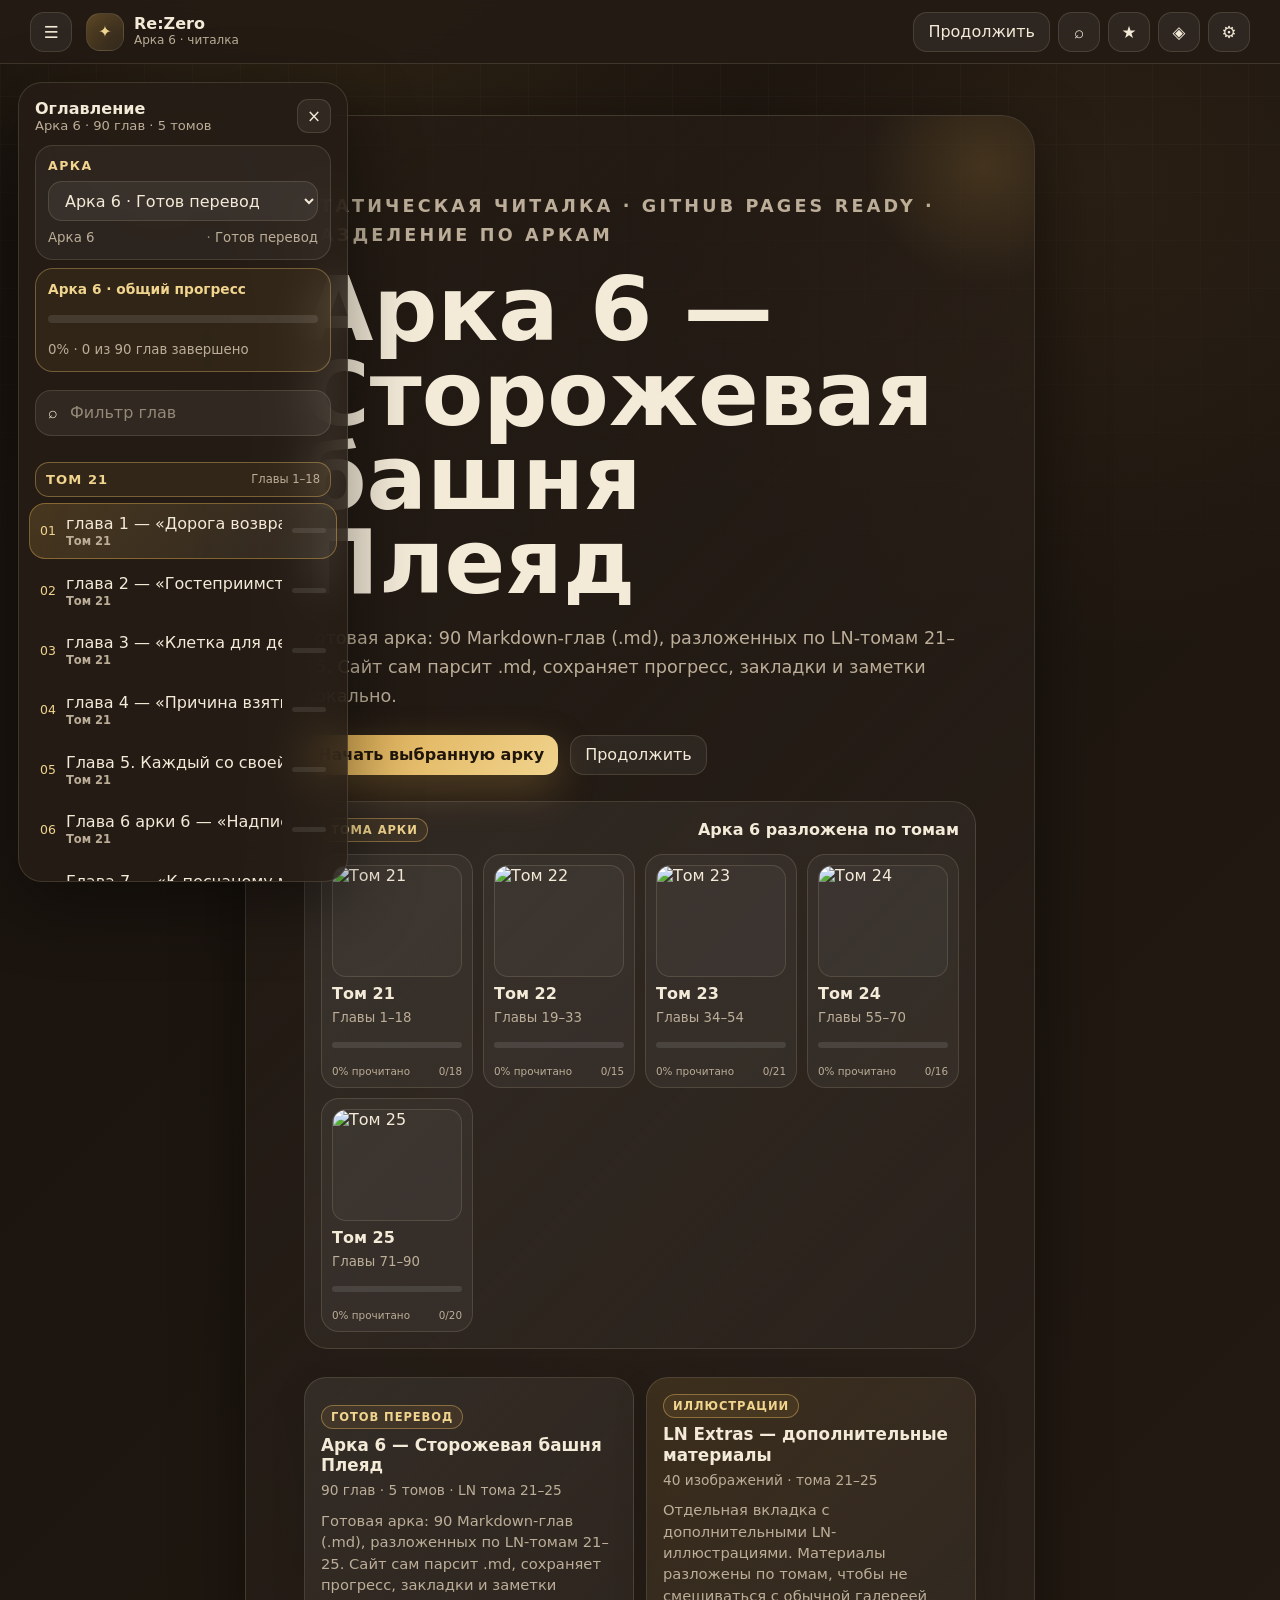
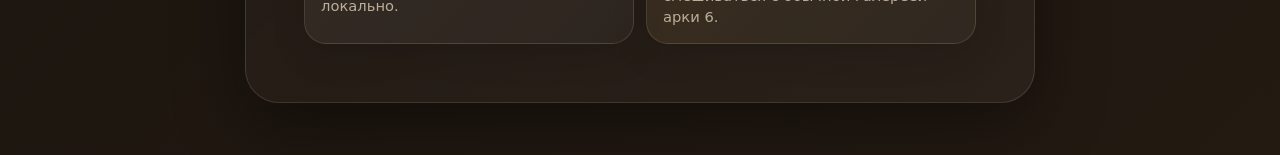
==== index.html @ b88a2e0c "арка 6, первая версия сайта" ====
<!doctype html>
<html lang="ru">
<head>
  <meta charset="utf-8">
  <meta name="viewport" content="width=device-width, initial-scale=1, viewport-fit=cover">
  <meta name="theme-color" content="#17120d">
  <meta name="description" content="Удобная статическая читалка Re:Zero с разделением по аркам. Работает на GitHub Pages без сборки и сервера.">
  <title>Re:Zero | Читалка по аркам</title>
  <link rel="manifest" href="manifest.webmanifest">
  <link rel="stylesheet" href="assets/styles.css">
</head>
<body>
  <div class="top-progress" id="topProgress" aria-hidden="true"></div>
  <header class="appbar">
    <button class="icon-btn" id="toggleSidebar" aria-label="Оглавление" title="Оглавление (T)">☰</button>
    <a class="brand" href="#" aria-label="К первой главе">
      <span class="brand-mark">✦</span>
      <span><strong>Re:Zero</strong><small id="brandArcLabel">Библиотека арок</small></span>
    </a>
    <div class="app-actions">
      <button class="ghost-btn" id="resumeBtn" title="Вернуться туда, где остановился">Продолжить</button>
      <button class="icon-btn" id="openSearch" aria-label="Поиск" title="Поиск (/)">⌕</button>
      <button class="icon-btn" id="openBookmarks" aria-label="Закладки" title="Закладки (B)">★</button>
      <button class="icon-btn" id="openGallery" aria-label="Иллюстрации" title="Иллюстрации">◈</button>
      <button class="icon-btn" id="openSettings" aria-label="Настройки" title="Настройки (S)">⚙</button>
    </div>
  </header>

  <aside class="sidebar" id="sidebar" aria-label="Оглавление">
    <div class="side-head">
      <div>
        <strong>Оглавление</strong>
        <small id="chapterCount">Загрузка…</small>
      </div>
      <button class="icon-btn small" id="closeSidebar" aria-label="Закрыть">×</button>
    </div>
    <div class="arc-switcher">
      <label for="arcSelect">Арка</label>
      <select id="arcSelect"></select>
      <small><span id="activeArcTitle">Арка</span><span id="activeArcStatus"></span></small>
    </div>
    <div class="side-progress" id="sideProgress" hidden>
      <strong id="sideProgressTitle">Прогресс</strong>
      <div class="meter"><span id="sideProgressMeter"></span></div>
      <small id="sideProgressMeta">0%</small>
    </div>
    <label class="searchbox compact"><span>⌕</span><input id="tocFilter" placeholder="Фильтр глав"></label>
    <nav class="toc" id="toc"></nav>
  </aside>

  <main class="shell" id="shell">
    <section class="hero" id="homeHero">
      <div class="hero-card">
        <p class="eyebrow">Статическая читалка · GitHub Pages ready · разделение по аркам</p>
        <h1 id="homeArcTitle">Re:Zero — библиотека арок</h1>
        <p id="homeArcDescription">Удобное чтение глав, локальный прогресс, поиск по тексту, закладки, заметки, настройки шрифта, темы, галерея иллюстраций и офлайн-кэш.</p>
        <div class="hero-actions">
          <button class="primary-btn" id="startBtn">Начать выбранную арку</button>
          <button class="ghost-btn" id="heroResumeBtn">Продолжить</button>
        </div>
        <div class="resume-card" id="resumeCard" hidden>
          <div class="resume-card-main">
            <span class="arc-kicker">Сохранённый прогресс</span>
            <strong id="resumeTitle">Пока нет сохранённого места</strong>
            <small id="resumeMeta">Начните читать — сайт запомнит главу и позицию.</small>
            <div class="meter"><span id="resumeMeter"></span></div>
          </div>
          <button class="primary-btn small-primary" id="resumeCardBtn">Продолжить отсюда</button>
        </div>
        <div class="volume-overview" id="volumeOverview" hidden></div>
        <div class="arc-grid" id="arcGrid" aria-label="Список арок"></div>
      </div>
    </section>

    <article class="reader" id="reader" hidden>
      <header class="reader-head">
        <div class="crumbs"><span id="chapterMeta">Глава</span><span id="readStats"></span></div>
        <h1 id="chapterTitle"></h1>
        <div class="chapter-tools">
          <button class="pill" id="prevChapter">← Предыдущая</button>
          <button class="pill" id="addBookmark">★ Закладка</button>
          <button class="pill" id="toggleNotes">✎ Заметка</button>
          <button class="pill" id="nextChapter">Следующая →</button>
        </div>
      </header>
      <div class="reader-grid">
        <div class="chapter-content" id="chapterContent"></div>
        <aside class="chapter-panel" id="chapterPanel">
          <div class="mini-card">
            <strong>Прогресс главы</strong>
            <div class="meter"><span id="chapterMeter"></span></div>
            <small id="chapterPercent">0%</small>
            <small class="save-status" id="saveStatus">Автосохранение включено</small>
          </div>
          <div class="mini-card note-card">
            <label for="chapterNote"><strong>Личная заметка</strong></label>
            <textarea id="chapterNote" placeholder="Например: важная сцена, мысль, цитата…"></textarea>
          </div>
          <div class="mini-card shortcuts">
            <strong>Горячие клавиши</strong>
            <small>←/→ главы · / поиск · T меню · S настройки · B закладки · Esc закрыть</small>
          </div>
        </aside>
      </div>
    </article>

    <section class="extras-view" id="extrasView" hidden>
      <div class="extras-head">
        <p class="eyebrow">Отдельный раздел · дополнительные материалы</p>
        <h1 id="extrasTitle">LN Extras</h1>
        <p id="extrasDescription">Дополнительные материалы, разложенные по томам.</p>
        <div class="extras-stats" id="extrasStats"></div>
      </div>
      <div class="extras-volume-grid" id="extrasVolumeCards" aria-label="Тома с экстрами"></div>
      <div class="extras-browser" id="extrasBrowserAnchor">
        <div class="drawer-head inline-head"><h2 id="extrasGalleryTitle">Все экстры</h2><button class="ghost-btn" id="openExtrasGallery">Открыть как галерею</button></div>
        <div class="tabs" id="extrasTabs"></div>
        <div class="gallery extras-gallery" id="extrasGrid"></div>
      </div>
    </section>
  </main>

  <section class="drawer" id="searchDrawer" aria-modal="true" role="dialog" aria-labelledby="searchTitle" hidden>
    <div class="drawer-panel wide">
      <div class="drawer-head"><h2 id="searchTitle">Поиск по главам</h2><button class="icon-btn" data-close>×</button></div>
      <label class="searchbox"><span>⌕</span><input id="globalSearch" placeholder="Введите фразу, имя, место…" autocomplete="off"></label>
      <div class="search-results" id="searchResults"></div>
    </div>
  </section>

  <section class="drawer" id="settingsDrawer" aria-modal="true" role="dialog" aria-labelledby="settingsTitle" hidden>
    <div class="drawer-panel">
      <div class="drawer-head"><h2 id="settingsTitle">Настройки чтения</h2><button class="icon-btn" data-close>×</button></div>
      <div class="settings-grid">
        <label>Тема<select id="themeSelect"><option value="dark">Тёмная башня</option><option value="sepia">Сепия</option><option value="light">Светлая</option><option value="amoled">AMOLED</option></select></label>
        <label>Шрифт<select id="fontSelect"><option value="system">Системный</option><option value="serif">Книжный serif</option><option value="sans">Чистый sans</option><option value="mono">Моно</option></select></label>
        <label>Размер текста <output id="fontSizeOut"></output><input id="fontSize" type="range" min="16" max="26" step="1"></label>
        <label>Интерлиньяж <output id="lineHeightOut"></output><input id="lineHeight" type="range" min="1.45" max="2.05" step="0.05"></label>
        <label>Ширина строки <output id="widthOut"></output><input id="contentWidth" type="range" min="620" max="980" step="20"></label>
        <label>Отступы между абзацами <output id="paraOut"></output><input id="paragraphGap" type="range" min="0.55" max="1.35" step="0.05"></label>
      </div>
      <div class="drawer-actions"><button class="ghost-btn" id="resetSettings">Сбросить</button></div>
    </div>
  </section>

  <section class="drawer" id="bookmarksDrawer" aria-modal="true" role="dialog" aria-labelledby="bookmarksTitle" hidden>
    <div class="drawer-panel">
      <div class="drawer-head"><h2 id="bookmarksTitle">Закладки</h2><button class="icon-btn" data-close>×</button></div>
      <div id="bookmarksList" class="bookmarks-list"></div>
      <div class="drawer-actions"><button class="ghost-btn danger" id="clearBookmarks">Очистить закладки</button></div>
    </div>
  </section>

  <section class="drawer" id="galleryDrawer" aria-modal="true" role="dialog" aria-labelledby="galleryTitle" hidden>
    <div class="drawer-panel wide gallery-drawer">
      <div class="drawer-head"><h2 id="galleryTitle">Иллюстрации</h2><button class="icon-btn" data-close>×</button></div>
      <div class="tabs" id="galleryTabs"></div>
      <div class="gallery" id="galleryGrid"></div>
    </div>
  </section>


  <button class="scroll-top-btn" id="scrollTopBtn" aria-label="Вернуться наверх" title="Наверх">↑</button>

  <nav class="mobile-nav" id="mobileNav" aria-label="Быстрая навигация">
    <button type="button" id="mobileToc" aria-label="Открыть оглавление"><span>☰</span><small>Главы</small></button>
    <button type="button" id="mobilePrev" aria-label="Предыдущая глава"><span>←</span><small>Назад</small></button>
    <button type="button" id="mobileTop" aria-label="Вернуться наверх"><span>↑</span><small>Вверх</small></button>
    <button type="button" id="mobileNext" aria-label="Следующая глава"><span>→</span><small>Далее</small></button>
    <button type="button" id="mobileSettings" aria-label="Настройки чтения"><span>⚙</span><small>Текст</small></button>
  </nav>

  <div class="toast" id="toast" aria-live="polite"></div>
  <div class="lightbox" id="lightbox" hidden><button class="icon-btn" aria-label="Закрыть">×</button><img alt=""></div>
  <script src="assets/app.js" defer></script>
</body>
</html>
---- assets/styles.css ----
:root{
  --bg:#17120d;--bg2:#231a12;--panel:rgba(39,30,22,.82);--panel-solid:#241b14;--text:#f4ead8;--muted:#bcae98;--border:rgba(255,235,202,.13);--accent:#d9a74b;--accent2:#f1d48e;--danger:#ff7b7b;--shadow:0 22px 70px rgba(0,0,0,.42);--reader-width:780px;--font-size:19px;--line-height:1.75;--paragraph-gap:.9em;--reader-font:ui-serif,Georgia,"Times New Roman",serif;color-scheme:dark;
}
[data-theme="sepia"]{--bg:#efe4cd;--bg2:#e4d2af;--panel:rgba(255,250,235,.84);--panel-solid:#fff6df;--text:#352718;--muted:#786449;--border:rgba(77,50,23,.18);--accent:#9c6525;--accent2:#6f4619;color-scheme:light;}
[data-theme="light"]{--bg:#f6f7fb;--bg2:#e9edf6;--panel:rgba(255,255,255,.86);--panel-solid:#fff;--text:#172032;--muted:#667085;--border:rgba(18,27,45,.13);--accent:#6b4fd6;--accent2:#a083ff;color-scheme:light;}
[data-theme="amoled"]{--bg:#000;--bg2:#030303;--panel:rgba(12,12,12,.92);--panel-solid:#080808;--text:#f2f2f2;--muted:#a5a5a5;--border:rgba(255,255,255,.12);--accent:#d6b15c;--accent2:#ffe2a2;color-scheme:dark;}
*{box-sizing:border-box}html{scroll-behavior:smooth}body{margin:0;min-height:100vh;background:radial-gradient(circle at 25% -10%,rgba(217,167,75,.17),transparent 32rem),radial-gradient(circle at 85% 10%,rgba(150,108,55,.11),transparent 30rem),linear-gradient(135deg,var(--bg),var(--bg2));color:var(--text);font-family:Inter,ui-sans-serif,system-ui,-apple-system,BlinkMacSystemFont,"Segoe UI",sans-serif}body::before{content:"";position:fixed;inset:0;pointer-events:none;background-image:linear-gradient(rgba(255,255,255,.025) 1px,transparent 1px),linear-gradient(90deg,rgba(255,255,255,.025) 1px,transparent 1px);background-size:48px 48px;mask-image:linear-gradient(to bottom,black,transparent 80%)}button,input,select,textarea{font:inherit}.top-progress{position:fixed;z-index:100;left:0;top:0;height:3px;width:0;background:linear-gradient(90deg,var(--accent),var(--accent2));box-shadow:0 0 18px var(--accent)}.appbar{position:sticky;top:0;z-index:50;display:flex;align-items:center;gap:14px;min-height:64px;padding:10px clamp(12px,3vw,30px);border-bottom:1px solid var(--border);background:color-mix(in srgb,var(--panel-solid) 86%,transparent);backdrop-filter:blur(18px)}.brand{display:flex;align-items:center;gap:10px;color:var(--text);text-decoration:none;min-width:0}.brand-mark{display:grid;place-items:center;width:38px;height:38px;border:1px solid var(--border);border-radius:14px;background:linear-gradient(135deg,rgba(217,167,75,.28),rgba(255,255,255,.04));color:var(--accent2);box-shadow:inset 0 0 24px rgba(217,167,75,.08)}.brand strong{display:block;line-height:1.05}.brand small{display:block;color:var(--muted);font-size:.75rem}.app-actions{margin-left:auto;display:flex;align-items:center;gap:8px}.icon-btn,.ghost-btn,.primary-btn,.pill{border:1px solid var(--border);color:var(--text);background:rgba(255,255,255,.055);border-radius:14px;min-height:40px;padding:0 14px;cursor:pointer;transition:transform .16s ease,background .16s ease,border-color .16s ease}.icon-btn{width:42px;padding:0;display:grid;place-items:center;font-size:1.05rem}.icon-btn.small{width:34px;min-height:34px;border-radius:11px}.ghost-btn:hover,.icon-btn:hover,.pill:hover{transform:translateY(-1px);background:rgba(255,255,255,.105);border-color:color-mix(in srgb,var(--accent) 45%,var(--border))}.primary-btn{border:0;background:linear-gradient(135deg,var(--accent),var(--accent2));color:#21160b;font-weight:800;box-shadow:0 14px 42px rgba(217,167,75,.28)}.primary-btn:hover{transform:translateY(-1px)}.sidebar{position:fixed;z-index:70;left:18px;top:82px;bottom:18px;width:330px;border:1px solid var(--border);border-radius:24px;background:var(--panel);backdrop-filter:blur(20px);box-shadow:var(--shadow);display:flex;flex-direction:column;overflow:hidden;transform:translateX(0);transition:transform .22s ease,opacity .22s ease}.sidebar.closed{transform:translateX(-114%);opacity:0;pointer-events:none}.side-head{display:flex;align-items:center;justify-content:space-between;gap:10px;padding:16px 16px 10px}.side-head small{display:block;color:var(--muted);font-size:.82rem}.searchbox{display:flex;align-items:center;gap:10px;border:1px solid var(--border);background:rgba(255,255,255,.06);border-radius:16px;padding:0 12px}.searchbox.compact{margin:8px 16px 12px}.searchbox input{width:100%;min-height:44px;border:0;outline:0;background:transparent;color:var(--text)}.searchbox input::placeholder,textarea::placeholder{color:color-mix(in srgb,var(--muted) 72%,transparent)}.toc{overflow:auto;padding:0 10px 16px}.toc a{display:grid;grid-template-columns:auto 1fr auto;align-items:center;gap:10px;text-decoration:none;color:var(--text);border-radius:16px;padding:10px 10px;margin:4px 0;border:1px solid transparent}.toc a:hover{background:rgba(255,255,255,.06)}.toc a.active{background:linear-gradient(135deg,rgba(217,167,75,.2),rgba(255,255,255,.055));border-color:color-mix(in srgb,var(--accent) 45%,transparent)}.toc .num{font-size:.78rem;color:var(--accent2);font-variant-numeric:tabular-nums}.toc .title{white-space:nowrap;overflow:hidden;text-overflow:ellipsis}.toc .mini-progress{width:34px;height:5px;border-radius:8px;background:rgba(255,255,255,.09);overflow:hidden}.toc .mini-progress span{display:block;height:100%;width:0;background:var(--accent)}.shell{max-width:1280px;margin:0 auto;padding:clamp(22px,4vw,54px) clamp(16px,4vw,34px)}.hero{min-height:calc(100vh - 136px);display:grid;place-items:center}.hero-card{max-width:790px;padding:clamp(28px,5vw,58px);border:1px solid var(--border);border-radius:34px;background:linear-gradient(135deg,color-mix(in srgb,var(--panel-solid) 78%,transparent),rgba(255,255,255,.04));box-shadow:var(--shadow);position:relative;overflow:hidden}.hero-card::after{content:"";position:absolute;right:-80px;top:-80px;width:260px;height:260px;border-radius:50%;background:radial-gradient(circle,var(--accent),transparent 64%);opacity:.16}.eyebrow{text-transform:uppercase;letter-spacing:.18em;color:var(--accent2);font-size:.78rem;font-weight:800}.hero h1{font-size:clamp(2.4rem,7vw,5.6rem);line-height:.94;margin:.12em 0 .22em}.hero p{color:var(--muted);font-size:1.1rem;line-height:1.65}.hero-actions{display:flex;gap:12px;flex-wrap:wrap;margin-top:24px}.reader{animation:fade .22s ease}.reader-head{max-width:var(--reader-width);margin:0 auto 24px;padding-top:6px}.crumbs{display:flex;gap:12px;flex-wrap:wrap;color:var(--muted);font-size:.9rem}.reader-head h1{font-family:var(--reader-font);font-size:clamp(2rem,5vw,3.7rem);line-height:1.08;margin:.26em 0 .4em}.chapter-tools{display:flex;gap:10px;flex-wrap:wrap}.pill{min-height:38px;border-radius:999px;font-size:.93rem}.reader-grid{display:grid;grid-template-columns:minmax(0,1fr) 270px;gap:30px;align-items:start;max-width:calc(var(--reader-width) + 300px);margin:0 auto}.chapter-content{max-width:var(--reader-width);font-family:var(--reader-font);font-size:var(--font-size);line-height:var(--line-height);letter-spacing:.002em}.chapter-content p{margin:0 0 var(--paragraph-gap)}.chapter-content h2,.chapter-content h3,.chapter-content h4{line-height:1.2;margin:2.1em 0 .8em;color:var(--accent2)}.chapter-content blockquote{margin:1.4em 0;padding:1em 1.1em;border-left:3px solid var(--accent);background:rgba(255,255,255,.05);border-radius:0 16px 16px 0}.ornament{text-align:center;color:var(--accent2);letter-spacing:.5em;margin:2.1em 0}.chapter-figure{margin:2.2em 0;text-align:center}.chapter-figure img{max-width:100%;height:auto;border-radius:22px;border:1px solid var(--border);box-shadow:0 18px 55px rgba(0,0,0,.35);cursor:zoom-in;background:rgba(255,255,255,.03)}.chapter-figure figcaption{margin-top:.7em;color:var(--muted);font-size:.86rem;font-family:Inter,ui-sans-serif,system-ui}.chapter-panel{position:sticky;top:88px;display:grid;gap:14px}.mini-card{border:1px solid var(--border);border-radius:22px;background:var(--panel);backdrop-filter:blur(16px);padding:16px;box-shadow:0 14px 50px rgba(0,0,0,.18)}.mini-card small{display:block;color:var(--muted);line-height:1.45}.meter{height:8px;border-radius:99px;background:rgba(255,255,255,.1);overflow:hidden;margin:10px 0}.meter span{display:block;height:100%;width:0;background:linear-gradient(90deg,var(--accent),var(--accent2))}.note-card textarea{margin-top:10px;width:100%;min-height:160px;resize:vertical;border:1px solid var(--border);border-radius:16px;background:rgba(255,255,255,.055);color:var(--text);padding:12px;outline:0}.drawer{position:fixed;z-index:90;inset:0;display:grid;place-items:center;padding:18px;background:rgba(0,0,0,.55);backdrop-filter:blur(8px)}.drawer[hidden]{display:none}.drawer-panel{width:min(660px,100%);max-height:min(760px,92vh);overflow:auto;border:1px solid var(--border);border-radius:28px;background:var(--panel-solid);box-shadow:var(--shadow);padding:18px}.drawer-panel.wide{width:min(980px,100%)}.drawer-head{display:flex;align-items:center;justify-content:space-between;gap:12px;margin-bottom:14px}.drawer-head h2{margin:0;font-size:1.35rem}.settings-grid{display:grid;gap:14px}.settings-grid label{display:grid;gap:8px;color:var(--muted)}select,input[type=range]{accent-color:var(--accent)}select{min-height:42px;color:var(--text);background:rgba(255,255,255,.06);border:1px solid var(--border);border-radius:14px;padding:0 12px}.drawer-actions{display:flex;justify-content:flex-end;margin-top:16px}.danger{color:var(--danger)}.search-results,.bookmarks-list{display:grid;gap:10px;margin-top:14px}.result-card,.bookmark-card{border:1px solid var(--border);border-radius:18px;background:rgba(255,255,255,.045);padding:12px;cursor:pointer}.result-card:hover,.bookmark-card:hover{background:rgba(255,255,255,.08)}.result-card strong,.bookmark-card strong{display:block}.result-card p,.bookmark-card p{margin:.45em 0 0;color:var(--muted);line-height:1.5}.mark{background:color-mix(in srgb,var(--accent) 38%,transparent);color:var(--text);border-radius:5px;padding:0 .14em}.tabs{display:flex;gap:8px;flex-wrap:wrap;margin-bottom:14px}.tab{border:1px solid var(--border);background:rgba(255,255,255,.055);color:var(--text);border-radius:999px;padding:8px 12px;cursor:pointer}.tab.active{background:linear-gradient(135deg,rgba(217,167,75,.25),rgba(255,255,255,.07));border-color:var(--accent)}.gallery{display:grid;grid-template-columns:repeat(auto-fill,minmax(160px,1fr));gap:12px}.gallery-card{border:1px solid var(--border);border-radius:18px;background:rgba(255,255,255,.04);overflow:hidden;cursor:pointer}.gallery-card img{width:100%;aspect-ratio:3/4;object-fit:cover;display:block}.gallery-card small{display:block;padding:9px;color:var(--muted)}.toast{position:fixed;z-index:110;left:50%;bottom:24px;transform:translate(-50%,18px);opacity:0;pointer-events:none;background:var(--panel-solid);border:1px solid var(--border);border-radius:999px;padding:10px 16px;box-shadow:var(--shadow);transition:.2s ease}.toast.show{opacity:1;transform:translate(-50%,0)}.lightbox{position:fixed;z-index:120;inset:0;background:rgba(0,0,0,.88);display:grid;place-items:center;padding:22px}.lightbox[hidden]{display:none}.lightbox img{max-width:96vw;max-height:92vh;border-radius:18px;box-shadow:var(--shadow)}.lightbox .icon-btn{position:fixed;right:22px;top:22px;background:rgba(0,0,0,.46)}@keyframes fade{from{opacity:0;transform:translateY(8px)}to{opacity:1;transform:none}}@media (max-width:1060px){.reader-grid{grid-template-columns:1fr}.chapter-panel{position:static;max-width:var(--reader-width);width:100%;margin:0 auto}.shortcuts{display:none}}@media (max-width:760px){.appbar{gap:8px}.brand small,.ghost-btn#resumeBtn{display:none}.app-actions{gap:5px}.icon-btn{width:39px}.sidebar{left:10px;right:10px;width:auto;top:74px}.shell{padding:22px 14px}.reader-head,.chapter-content{max-width:100%}.reader-head h1{font-size:2rem}.chapter-tools{position:sticky;top:64px;z-index:20;background:color-mix(in srgb,var(--panel-solid) 82%,transparent);backdrop-filter:blur(12px);border:1px solid var(--border);border-radius:18px;padding:8px}.pill{font-size:.84rem;padding:0 10px}.chapter-content{font-size:calc(var(--font-size) - 1px)}.hero-card{border-radius:26px}.ornament{letter-spacing:.22em}.gallery{grid-template-columns:repeat(auto-fill,minmax(130px,1fr))}}
.arc-switcher{margin:2px 16px 8px;padding:12px;border:1px solid var(--border);border-radius:18px;background:rgba(255,255,255,.045);display:grid;gap:8px}.arc-switcher label{font-size:.78rem;text-transform:uppercase;letter-spacing:.12em;color:var(--accent2);font-weight:800}.arc-switcher select{width:100%;min-height:40px}.arc-switcher small{display:flex;justify-content:space-between;gap:8px;color:var(--muted);line-height:1.35}.arc-switcher small span:last-child:not(:empty)::before{content:'· ';opacity:.75}.arc-grid{display:grid;grid-template-columns:repeat(auto-fit,minmax(210px,1fr));gap:12px;margin-top:28px;position:relative;z-index:1}.arc-card{text-align:left;border:1px solid var(--border);border-radius:22px;background:linear-gradient(135deg,rgba(255,255,255,.075),rgba(255,255,255,.035));color:var(--text);padding:16px;cursor:pointer;min-height:154px;box-shadow:0 12px 34px rgba(0,0,0,.14);transition:transform .16s ease,background .16s ease,border-color .16s ease}.arc-card:hover{transform:translateY(-2px);background:linear-gradient(135deg,rgba(217,167,75,.16),rgba(255,255,255,.055));border-color:color-mix(in srgb,var(--accent) 46%,var(--border))}.arc-card strong{display:block;font-size:1.05rem;line-height:1.25;margin:.35em 0}.arc-card small{display:block;color:var(--muted);font-size:.86rem}.arc-card p{margin:.8em 0 0;font-size:.92rem;line-height:1.45}.arc-kicker{display:inline-flex;align-items:center;min-height:24px;border:1px solid color-mix(in srgb,var(--accent) 38%,var(--border));border-radius:999px;padding:0 9px;color:var(--accent2);font-size:.72rem;font-weight:800;text-transform:uppercase;letter-spacing:.08em;background:rgba(217,167,75,.09)}@media (max-width:760px){.arc-grid{grid-template-columns:1fr}.arc-card{min-height:auto}.arc-switcher{margin-left:12px;margin-right:12px}}


/* Mobile reading navigation + quick back-to-top */
.scroll-top-btn{position:fixed;right:18px;bottom:22px;z-index:65;width:48px;height:48px;border:1px solid var(--border);border-radius:18px;background:color-mix(in srgb,var(--panel-solid) 88%,transparent);color:var(--text);box-shadow:0 16px 45px rgba(0,0,0,.32);backdrop-filter:blur(16px);cursor:pointer;display:grid;place-items:center;font-size:1.25rem;opacity:0;transform:translateY(14px) scale(.96);pointer-events:none;transition:opacity .18s ease,transform .18s ease,background .18s ease,border-color .18s ease}.scroll-top-btn.show{opacity:1;transform:translateY(0) scale(1);pointer-events:auto}.scroll-top-btn:hover{background:rgba(255,255,255,.105);border-color:color-mix(in srgb,var(--accent) 45%,var(--border));transform:translateY(-1px) scale(1.02)}.mobile-nav{display:none}
@media (max-width:760px){body{padding-bottom:calc(82px + env(safe-area-inset-bottom))}.mobile-nav{position:fixed;left:10px;right:10px;bottom:calc(8px + env(safe-area-inset-bottom));z-index:60;display:grid;grid-template-columns:repeat(5,1fr);gap:6px;padding:8px;border:1px solid var(--border);border-radius:24px;background:color-mix(in srgb,var(--panel-solid) 88%,transparent);box-shadow:0 18px 60px rgba(0,0,0,.42);backdrop-filter:blur(20px)}.mobile-nav button{min-width:0;min-height:52px;border:1px solid transparent;border-radius:18px;background:rgba(255,255,255,.055);color:var(--text);display:grid;place-items:center;gap:1px;padding:5px 2px;cursor:pointer;-webkit-tap-highlight-color:transparent}.mobile-nav button span{font-size:1.08rem;line-height:1}.mobile-nav button small{font-size:.68rem;line-height:1;color:var(--muted)}.mobile-nav button:active{transform:translateY(1px);background:rgba(255,255,255,.1)}.mobile-nav button[disabled]{opacity:.38;cursor:not-allowed}.mobile-nav button[disabled]:active{transform:none;background:rgba(255,255,255,.055)}.scroll-top-btn{right:16px;bottom:calc(92px + env(safe-area-inset-bottom));width:46px;height:46px;border-radius:16px}.toast{bottom:calc(94px + env(safe-area-inset-bottom))}.drawer{padding-bottom:calc(92px + env(safe-area-inset-bottom))}.reader{padding-bottom:12px}}
@media (max-width:380px){.mobile-nav{left:7px;right:7px;gap:4px;padding:6px}.mobile-nav button{min-height:48px;border-radius:16px}.mobile-nav button small{font-size:.62rem}.app-actions .icon-btn{width:36px}.chapter-tools{gap:6px}.pill{padding:0 8px}}

/* Extras section */
.extras-view{animation:fade .22s ease;max-width:1120px;margin:0 auto;padding-bottom:34px}.extras-head{max-width:840px;margin:0 auto 24px;border:1px solid var(--border);border-radius:32px;background:linear-gradient(135deg,color-mix(in srgb,var(--panel-solid) 76%,transparent),rgba(255,255,255,.04));box-shadow:var(--shadow);padding:clamp(24px,4vw,42px);overflow:hidden;position:relative}.extras-head::after{content:"";position:absolute;right:-70px;top:-80px;width:240px;height:240px;border-radius:50%;background:radial-gradient(circle,var(--accent),transparent 64%);opacity:.14}.extras-head h1{font-family:var(--reader-font);font-size:clamp(2.2rem,5.6vw,4.6rem);line-height:1;margin:.1em 0 .28em;position:relative}.extras-head p{color:var(--muted);font-size:1.05rem;line-height:1.62;position:relative}.extras-stats{display:flex;flex-wrap:wrap;gap:9px;margin-top:18px;position:relative}.extras-stats span{border:1px solid color-mix(in srgb,var(--accent) 34%,var(--border));border-radius:999px;padding:7px 11px;color:var(--accent2);background:rgba(217,167,75,.08);font-size:.86rem;font-weight:800}.extras-volume-grid{display:grid;grid-template-columns:repeat(auto-fit,minmax(190px,1fr));gap:14px;margin:0 auto 24px}.extras-volume-card{text-align:left;min-height:240px;border:1px solid var(--border);border-radius:24px;background:linear-gradient(135deg,rgba(255,255,255,.07),rgba(255,255,255,.035));color:var(--text);padding:12px;cursor:pointer;box-shadow:0 14px 42px rgba(0,0,0,.18);transition:transform .16s ease,background .16s ease,border-color .16s ease;overflow:hidden}.extras-volume-card:hover{transform:translateY(-2px);background:linear-gradient(135deg,rgba(217,167,75,.16),rgba(255,255,255,.055));border-color:color-mix(in srgb,var(--accent) 46%,var(--border))}.extras-volume-card img{width:100%;height:168px;object-fit:cover;border-radius:18px;border:1px solid var(--border);display:block;margin-bottom:12px;background:rgba(255,255,255,.03)}.extras-volume-card strong{display:block;margin:.6em 0 .25em;font-size:1.15rem}.extras-volume-card small{display:block;color:var(--muted)}.extras-browser{border:1px solid var(--border);border-radius:28px;background:color-mix(in srgb,var(--panel-solid) 72%,transparent);box-shadow:0 18px 60px rgba(0,0,0,.18);padding:18px}.inline-head{margin-bottom:14px}.inline-head .ghost-btn{white-space:nowrap}.extras-gallery{grid-template-columns:repeat(auto-fill,minmax(170px,1fr))}.extras-card-button{background:linear-gradient(135deg,rgba(217,167,75,.13),rgba(255,255,255,.04))}
@media (max-width:760px){.extras-view{padding-bottom:18px}.extras-head{border-radius:26px;padding:24px}.extras-volume-grid{grid-template-columns:repeat(2,minmax(0,1fr));gap:10px}.extras-volume-card{min-height:0;border-radius:20px;padding:9px}.extras-volume-card img{height:132px;border-radius:15px}.extras-volume-card strong{font-size:1rem}.extras-browser{border-radius:24px;padding:12px}.inline-head{align-items:flex-start;gap:8px}.inline-head .ghost-btn{min-height:38px;padding:0 10px}.extras-gallery{grid-template-columns:repeat(auto-fill,minmax(130px,1fr))}}
@media (max-width:420px){.extras-volume-grid{grid-template-columns:1fr}.extras-volume-card img{height:180px}}

/* Volume grouping for Arc 6 chapters */
.volume-overview{margin:26px 0 8px;border:1px solid var(--border);border-radius:24px;background:linear-gradient(135deg,rgba(255,255,255,.065),rgba(255,255,255,.025));padding:16px;position:relative;z-index:1}.volume-overview-head{display:flex;align-items:center;justify-content:space-between;gap:12px;flex-wrap:wrap;margin-bottom:12px}.volume-overview-head strong{font-size:1rem}.volume-overview-grid{display:grid;grid-template-columns:repeat(auto-fit,minmax(150px,1fr));gap:10px}.volume-chip-card{border:1px solid var(--border);border-radius:18px;background:rgba(255,255,255,.045);color:var(--text);padding:10px;text-align:left;cursor:pointer;display:grid;gap:7px;transition:transform .16s ease,background .16s ease,border-color .16s ease}.volume-chip-card:hover{transform:translateY(-2px);background:rgba(217,167,75,.12);border-color:color-mix(in srgb,var(--accent) 42%,var(--border))}.volume-chip-card img{width:100%;height:112px;object-fit:cover;border-radius:14px;border:1px solid var(--border);background:rgba(255,255,255,.03)}.volume-chip-card span{font-weight:900}.volume-chip-card small{color:var(--muted)}.toc-volume{margin:14px 6px 6px;padding:9px 10px;border-radius:14px;border:1px solid color-mix(in srgb,var(--accent) 32%,var(--border));background:rgba(217,167,75,.08);display:flex;align-items:center;justify-content:space-between;gap:8px}.toc-volume span{font-weight:900;color:var(--accent2);font-size:.82rem;text-transform:uppercase;letter-spacing:.08em}.toc-volume small{font-size:.72rem;color:var(--muted);white-space:nowrap}.toc .title{display:grid;gap:2px}.toc .title small{display:block;color:var(--muted);font-size:.72rem;line-height:1.1;font-weight:600}.result-card small{display:block;color:var(--muted);font-size:.78rem;margin-top:.25em}
@media (max-width:760px){.volume-overview{border-radius:22px;padding:12px}.volume-overview-grid{grid-template-columns:repeat(2,minmax(0,1fr));gap:8px}.volume-chip-card{border-radius:16px;padding:8px}.volume-chip-card img{height:96px;border-radius:12px}.toc-volume{margin-top:12px}.toc-volume{align-items:flex-start;flex-direction:column;gap:2px}.toc-volume small{white-space:normal}}
@media (max-width:420px){.volume-overview-grid{grid-template-columns:1fr}.volume-chip-card img{height:135px}}

/* Persistent local progress UI */
.resume-card{margin-top:18px;border:1px solid color-mix(in srgb,var(--accent) 34%,var(--border));border-radius:24px;background:linear-gradient(135deg,rgba(217,167,75,.14),rgba(255,255,255,.04));padding:14px;display:flex;align-items:center;justify-content:space-between;gap:14px;position:relative;z-index:1;box-shadow:0 14px 38px rgba(0,0,0,.15)}
.resume-card[hidden]{display:none}.resume-card-main{display:grid;gap:7px;min-width:0;flex:1}.resume-card-main strong{font-size:1.06rem;line-height:1.28}.resume-card-main small{color:var(--muted);line-height:1.35}.small-primary{min-height:42px;padding:0 14px;white-space:nowrap}.save-status{display:block;margin-top:6px;color:var(--muted);line-height:1.35}.side-progress{margin:0 16px 10px;padding:12px;border:1px solid color-mix(in srgb,var(--accent) 28%,var(--border));border-radius:18px;background:rgba(217,167,75,.07);display:grid;gap:8px}.side-progress[hidden]{display:none}.side-progress strong{font-size:.86rem;color:var(--accent2)}.side-progress small{color:var(--muted);line-height:1.35}.volume-progress-line{display:flex;align-items:center;justify-content:space-between;gap:8px;color:var(--muted);font-size:.78rem}.volume-chip-card .meter{height:6px}.volume-chip-card .meter span{display:block;height:100%;width:0;border-radius:999px;background:linear-gradient(90deg,var(--accent),var(--accent2))}
@media (max-width:760px){.resume-card{align-items:stretch;flex-direction:column;border-radius:22px}.resume-card .small-primary{width:100%}.side-progress{margin-left:12px;margin-right:12px}}
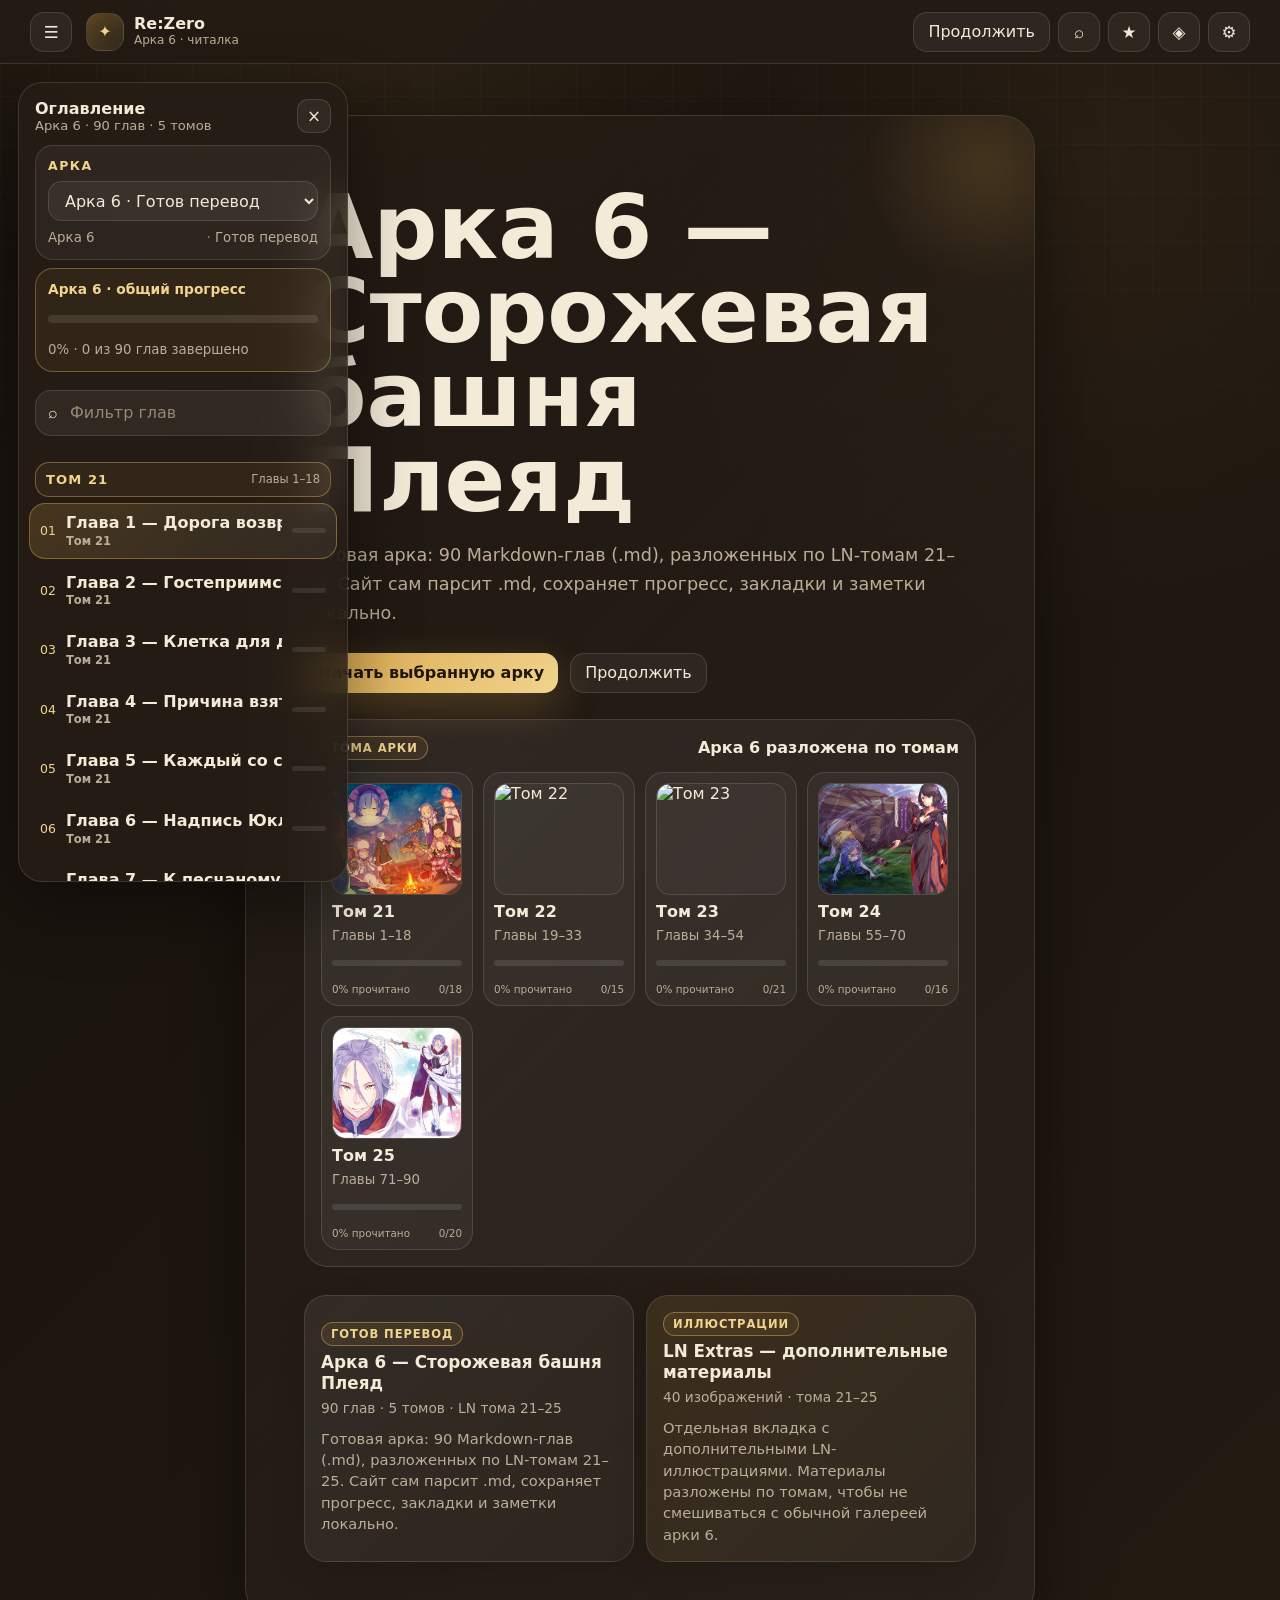
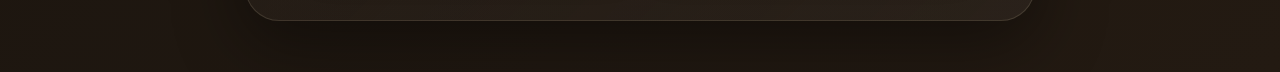
==== commit 6440ac95: "Пофиксил отображение обложек, и мелкие фиксы по отображению" ====
--- a/index.html
+++ b/index.html
@@ -51,7 +51,6 @@
   <main class="shell" id="shell">
     <section class="hero" id="homeHero">
       <div class="hero-card">
-        <p class="eyebrow">Статическая читалка · GitHub Pages ready · разделение по аркам</p>
         <h1 id="homeArcTitle">Re:Zero — библиотека арок</h1>
         <p id="homeArcDescription">Удобное чтение глав, локальный прогресс, поиск по тексту, закладки, заметки, настройки шрифта, темы, галерея иллюстраций и офлайн-кэш.</p>
         <div class="hero-actions">
--- a/assets/styles.css
+++ b/assets/styles.css
@@ -27,3 +27,9 @@
 .resume-card{margin-top:18px;border:1px solid color-mix(in srgb,var(--accent) 34%,var(--border));border-radius:24px;background:linear-gradient(135deg,rgba(217,167,75,.14),rgba(255,255,255,.04));padding:14px;display:flex;align-items:center;justify-content:space-between;gap:14px;position:relative;z-index:1;box-shadow:0 14px 38px rgba(0,0,0,.15)}
 .resume-card[hidden]{display:none}.resume-card-main{display:grid;gap:7px;min-width:0;flex:1}.resume-card-main strong{font-size:1.06rem;line-height:1.28}.resume-card-main small{color:var(--muted);line-height:1.35}.small-primary{min-height:42px;padding:0 14px;white-space:nowrap}.save-status{display:block;margin-top:6px;color:var(--muted);line-height:1.35}.side-progress{margin:0 16px 10px;padding:12px;border:1px solid color-mix(in srgb,var(--accent) 28%,var(--border));border-radius:18px;background:rgba(217,167,75,.07);display:grid;gap:8px}.side-progress[hidden]{display:none}.side-progress strong{font-size:.86rem;color:var(--accent2)}.side-progress small{color:var(--muted);line-height:1.35}.volume-progress-line{display:flex;align-items:center;justify-content:space-between;gap:8px;color:var(--muted);font-size:.78rem}.volume-chip-card .meter{height:6px}.volume-chip-card .meter span{display:block;height:100%;width:0;border-radius:999px;background:linear-gradient(90deg,var(--accent),var(--accent2))}
 @media (max-width:760px){.resume-card{align-items:stretch;flex-direction:column;border-radius:22px}.resume-card .small-primary{width:100%}.side-progress{margin-left:12px;margin-right:12px}}
+
+
+/* Fixes: native select dropdown must stay readable on white OS popup backgrounds. */
+select option{background:#fff;color:#1d150f}
+select option:checked{background:#9cc7f5;color:#102033}
+.toc .title{font-weight:750;line-height:1.18}
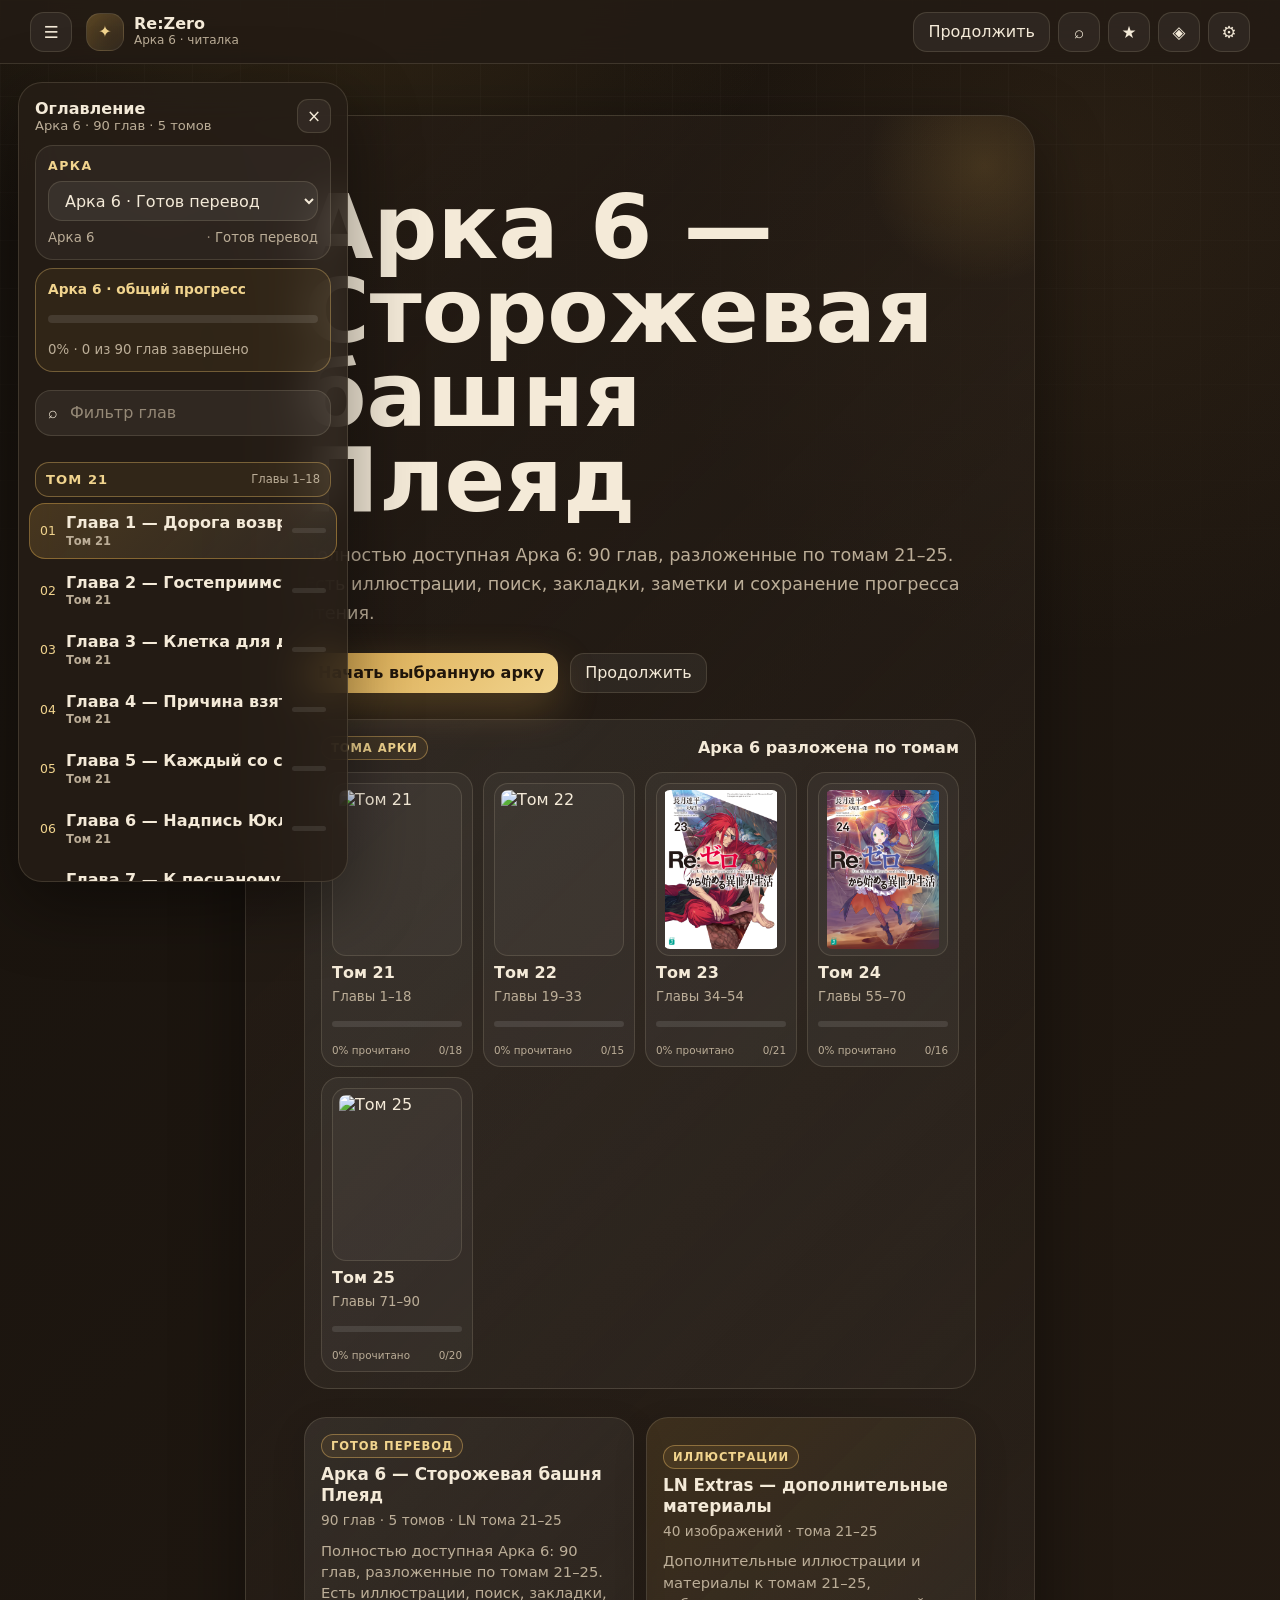
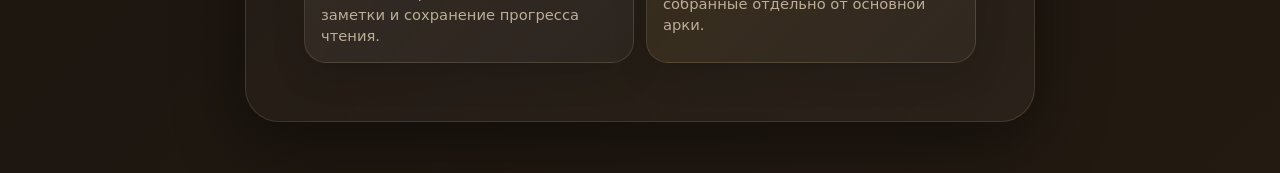
==== commit 79ed287f: "Улучшил отображение" ====
--- a/index.html
+++ b/index.html
@@ -4,7 +4,7 @@
   <meta charset="utf-8">
   <meta name="viewport" content="width=device-width, initial-scale=1, viewport-fit=cover">
   <meta name="theme-color" content="#17120d">
-  <meta name="description" content="Удобная статическая читалка Re:Zero с разделением по аркам. Работает на GitHub Pages без сборки и сервера.">
+  <meta name="description" content="Удобная читалка Re:Zero с разделением по аркам и томам, иллюстрациями, поиском и сохранением прогресса.">
   <title>Re:Zero | Читалка по аркам</title>
   <link rel="manifest" href="manifest.webmanifest">
   <link rel="stylesheet" href="assets/styles.css">
@@ -52,7 +52,7 @@
     <section class="hero" id="homeHero">
       <div class="hero-card">
         <h1 id="homeArcTitle">Re:Zero — библиотека арок</h1>
-        <p id="homeArcDescription">Удобное чтение глав, локальный прогресс, поиск по тексту, закладки, заметки, настройки шрифта, темы, галерея иллюстраций и офлайн-кэш.</p>
+        <p id="homeArcDescription">Читайте главы в удобном формате: оглавление, поиск, закладки, заметки, иллюстрации, сохранение прогресса и настройки текста.</p>
         <div class="hero-actions">
           <button class="primary-btn" id="startBtn">Начать выбранную арку</button>
           <button class="ghost-btn" id="heroResumeBtn">Продолжить</button>
--- a/assets/styles.css
+++ b/assets/styles.css
@@ -33,3 +33,31 @@
 select option{background:#fff;color:#1d150f}
 select option:checked{background:#9cc7f5;color:#102033}
 .toc .title{font-weight:750;line-height:1.18}
+
+/* Layout safety for long section titles (prevents heading overlap/clipping on medium screens) */
+.extras-head{
+  padding-block:clamp(28px,4vw,48px);
+}
+.extras-head h1{
+  font-size:clamp(2rem,4.8vw,4rem);
+  line-height:1.12;
+  margin:.12em 0 .38em;
+  max-width:100%;
+  overflow-wrap:anywhere;
+  word-break:normal;
+  hyphens:auto;
+}
+@media (max-width:900px){
+  .extras-head h1{font-size:clamp(2rem,6.6vw,3.45rem);line-height:1.13}
+}
+@media (max-width:760px){
+  .extras-head{padding:24px 20px 30px}
+  .extras-head h1{font-size:clamp(1.95rem,10vw,3rem);line-height:1.14}
+}
+@media (max-width:420px){
+  .extras-head h1{font-size:clamp(1.85rem,11vw,2.55rem);line-height:1.15}
+}
+
+/* Dedicated LN cover cards: show full book covers without cropping. */
+.volume-chip-card img{height:auto!important;aspect-ratio:3/4!important;object-fit:contain!important;padding:6px;background:rgba(255,255,255,.035)}
+@media (max-width:760px){.volume-chip-card img{height:auto!important;aspect-ratio:3/4!important}}
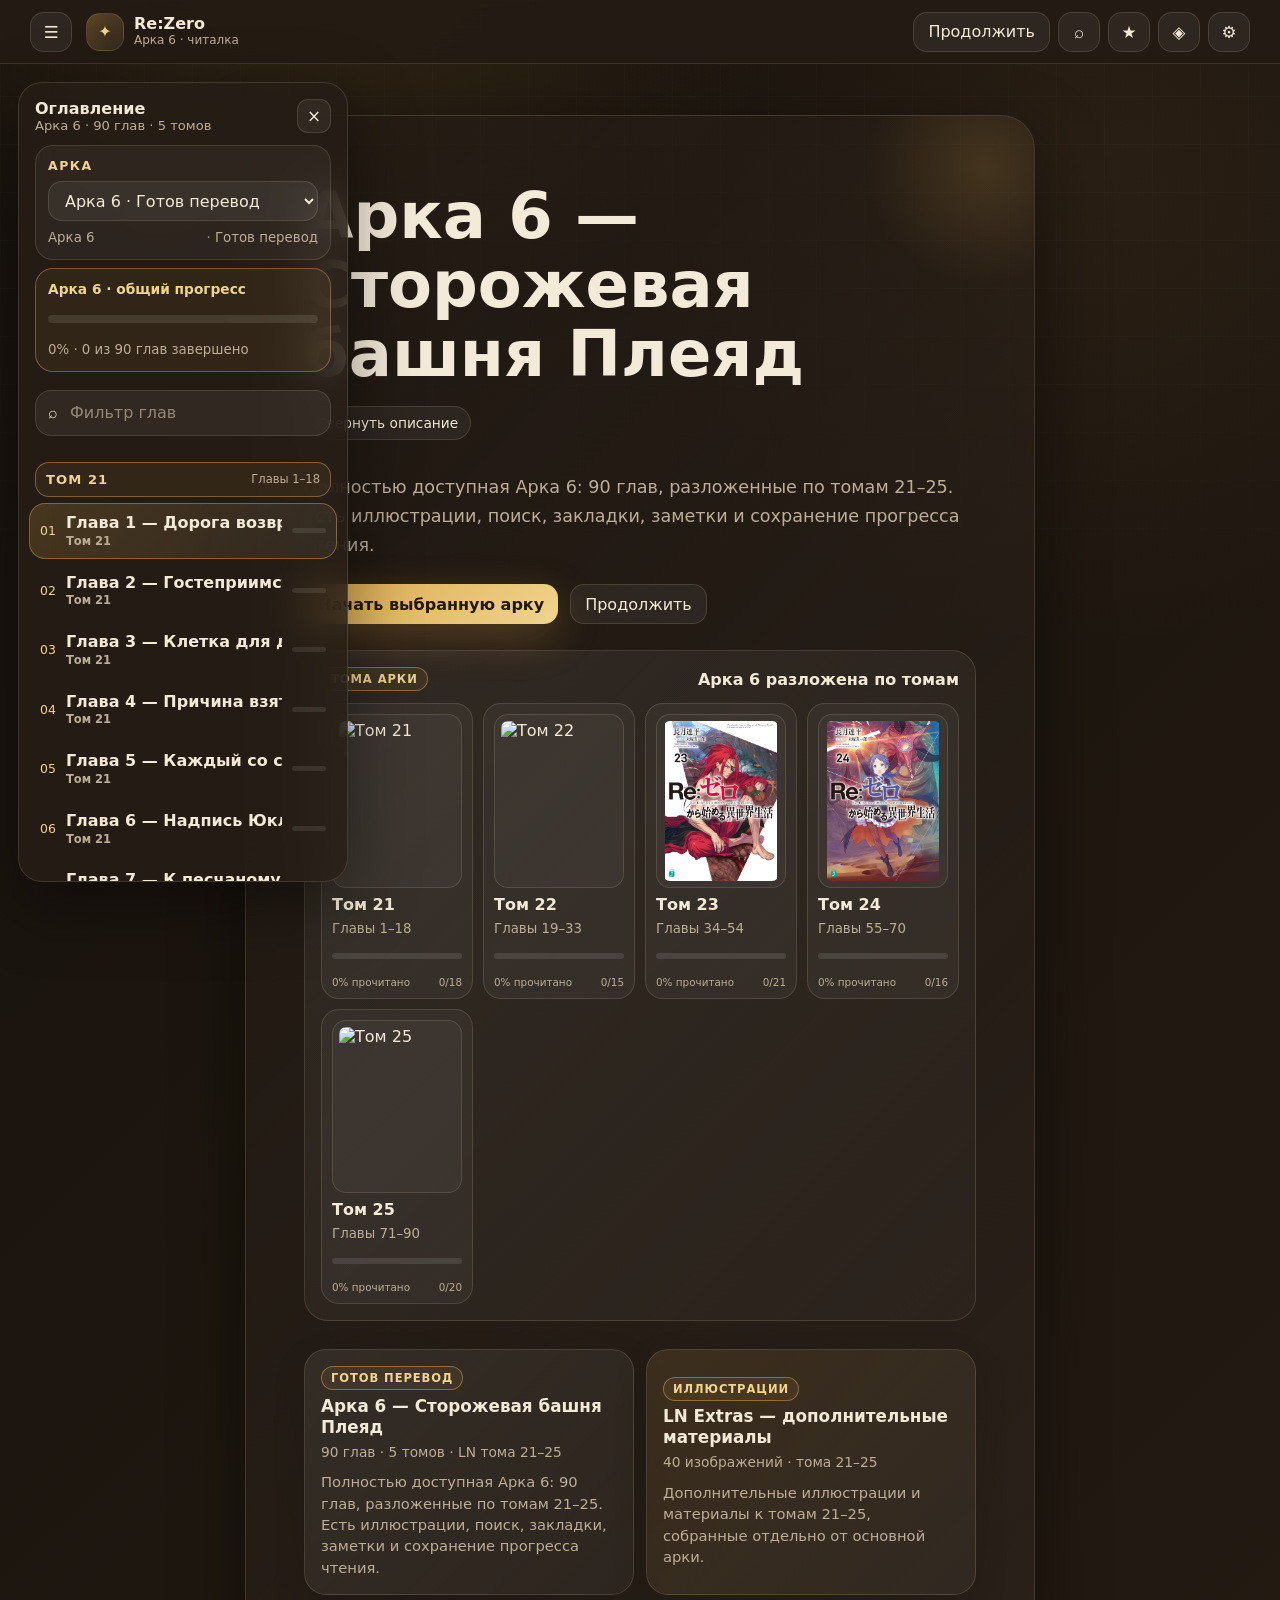
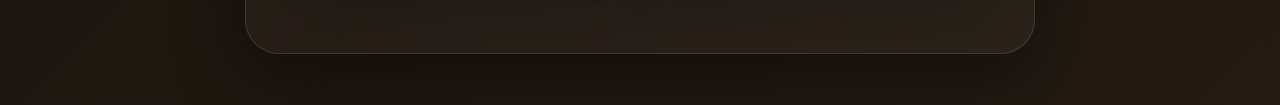
==== commit dcf2d3a6: "Неотображение менюшки на странице прочтения" ====
--- a/index.html
+++ b/index.html
@@ -52,6 +52,7 @@
     <section class="hero" id="homeHero">
       <div class="hero-card">
         <h1 id="homeArcTitle">Re:Zero — библиотека арок</h1>
+        <button class="overview-toggle ghost-btn" id="toggleHomeOverview" type="button" aria-expanded="true">Свернуть описание</button>
         <p id="homeArcDescription">Читайте главы в удобном формате: оглавление, поиск, закладки, заметки, иллюстрации, сохранение прогресса и настройки текста.</p>
         <div class="hero-actions">
           <button class="primary-btn" id="startBtn">Начать выбранную арку</button>
--- a/assets/styles.css
+++ b/assets/styles.css
@@ -61,3 +61,42 @@
 /* Dedicated LN cover cards: show full book covers without cropping. */
 .volume-chip-card img{height:auto!important;aspect-ratio:3/4!important;object-fit:contain!important;padding:6px;background:rgba(255,255,255,.035)}
 @media (max-width:760px){.volume-chip-card img{height:auto!important;aspect-ratio:3/4!important}}
+
+/* Mini fix: keep long Russian/English section titles inside cards on every width. */
+.hero-card h1,
+.extras-head h1{
+  max-width:100%;
+  line-height:1.08;
+  overflow-wrap:anywhere;
+  word-break:normal;
+  text-wrap:balance;
+  hyphens:auto;
+}
+.hero h1{font-size:clamp(2.15rem,5vw,4.4rem)}
+.extras-head h1{font-size:clamp(2.05rem,4.35vw,3.65rem);line-height:1.1}
+.extras-head{padding-bottom:clamp(34px,5vw,56px)}
+@media (max-width:900px){
+  .hero h1{font-size:clamp(2rem,6vw,3.55rem)}
+  .extras-head h1{font-size:clamp(2rem,6vw,3.15rem);line-height:1.12}
+}
+@media (max-width:760px){
+  .hero h1{font-size:clamp(2rem,9vw,3rem)}
+  .extras-head h1{font-size:clamp(1.9rem,8.8vw,2.65rem);line-height:1.14}
+}
+@media (max-width:420px){
+  .hero h1{font-size:clamp(1.8rem,10vw,2.45rem)}
+  .extras-head h1{font-size:clamp(1.75rem,9.5vw,2.25rem)}
+}
+
+/* Navigation/overview mini-fix: hide the home block while reading and allow collapsing it on the arc page. */
+body.reader-active #homeHero,
+body.reader-active #extrasView{display:none!important}
+.overview-toggle{position:relative;z-index:1;margin:.15rem 0 1rem;min-height:34px;padding:0 12px;border-radius:999px;font-size:.86rem}
+.hero-card.overview-collapsed{max-width:760px;padding-block:clamp(22px,4vw,38px)}
+.hero-card.overview-collapsed #homeArcDescription,
+.hero-card.overview-collapsed .hero-actions,
+.hero-card.overview-collapsed #resumeCard,
+.hero-card.overview-collapsed #volumeOverview,
+.hero-card.overview-collapsed #arcGrid{display:none!important}
+.hero-card.overview-collapsed h1{margin-bottom:.18em}
+@media (max-width:760px){.overview-toggle{width:100%;justify-content:center}.hero-card.overview-collapsed{padding:22px}}
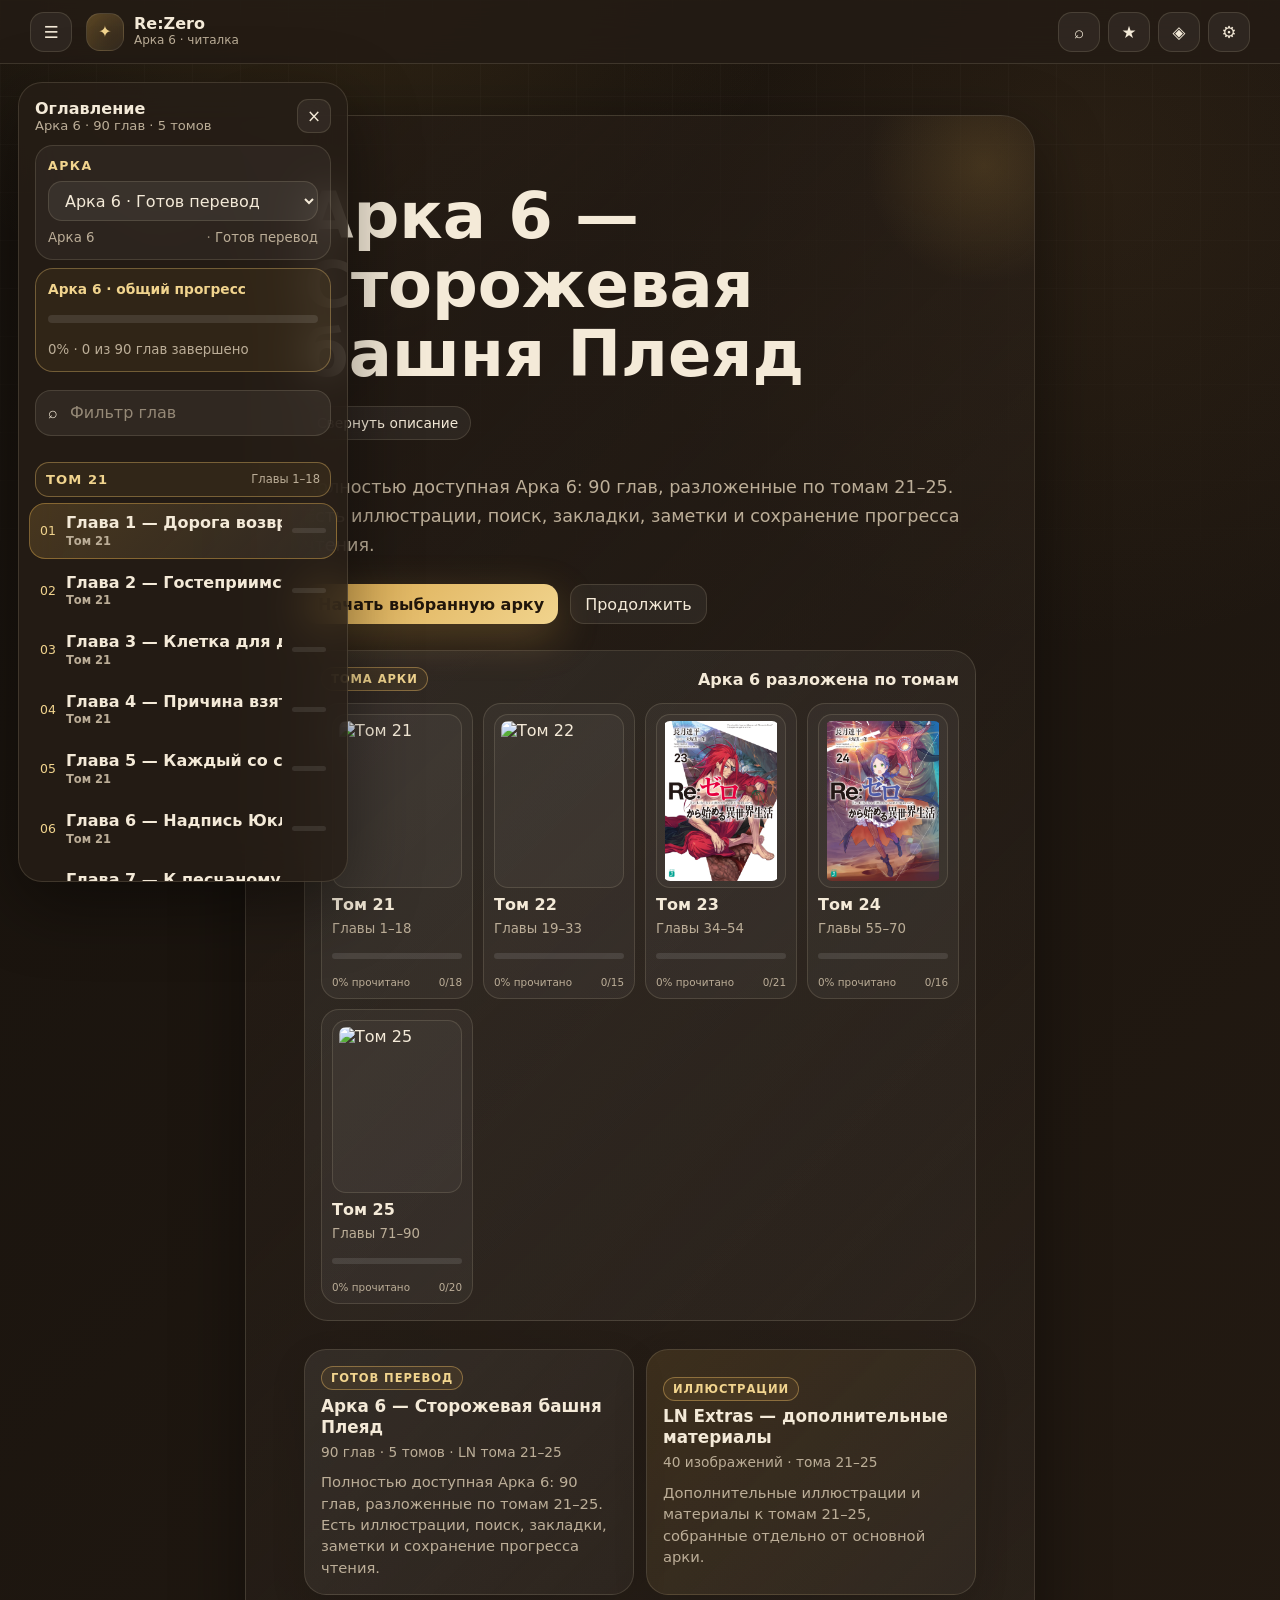
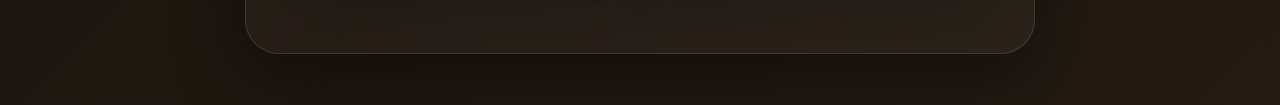
==== commit adf036ac: "Убрал кнопку 'продолжить'" ====
--- a/index.html
+++ b/index.html
@@ -18,7 +18,6 @@
       <span><strong>Re:Zero</strong><small id="brandArcLabel">Библиотека арок</small></span>
     </a>
     <div class="app-actions">
-      <button class="ghost-btn" id="resumeBtn" title="Вернуться туда, где остановился">Продолжить</button>
       <button class="icon-btn" id="openSearch" aria-label="Поиск" title="Поиск (/)">⌕</button>
       <button class="icon-btn" id="openBookmarks" aria-label="Закладки" title="Закладки (B)">★</button>
       <button class="icon-btn" id="openGallery" aria-label="Иллюстрации" title="Иллюстрации">◈</button>
